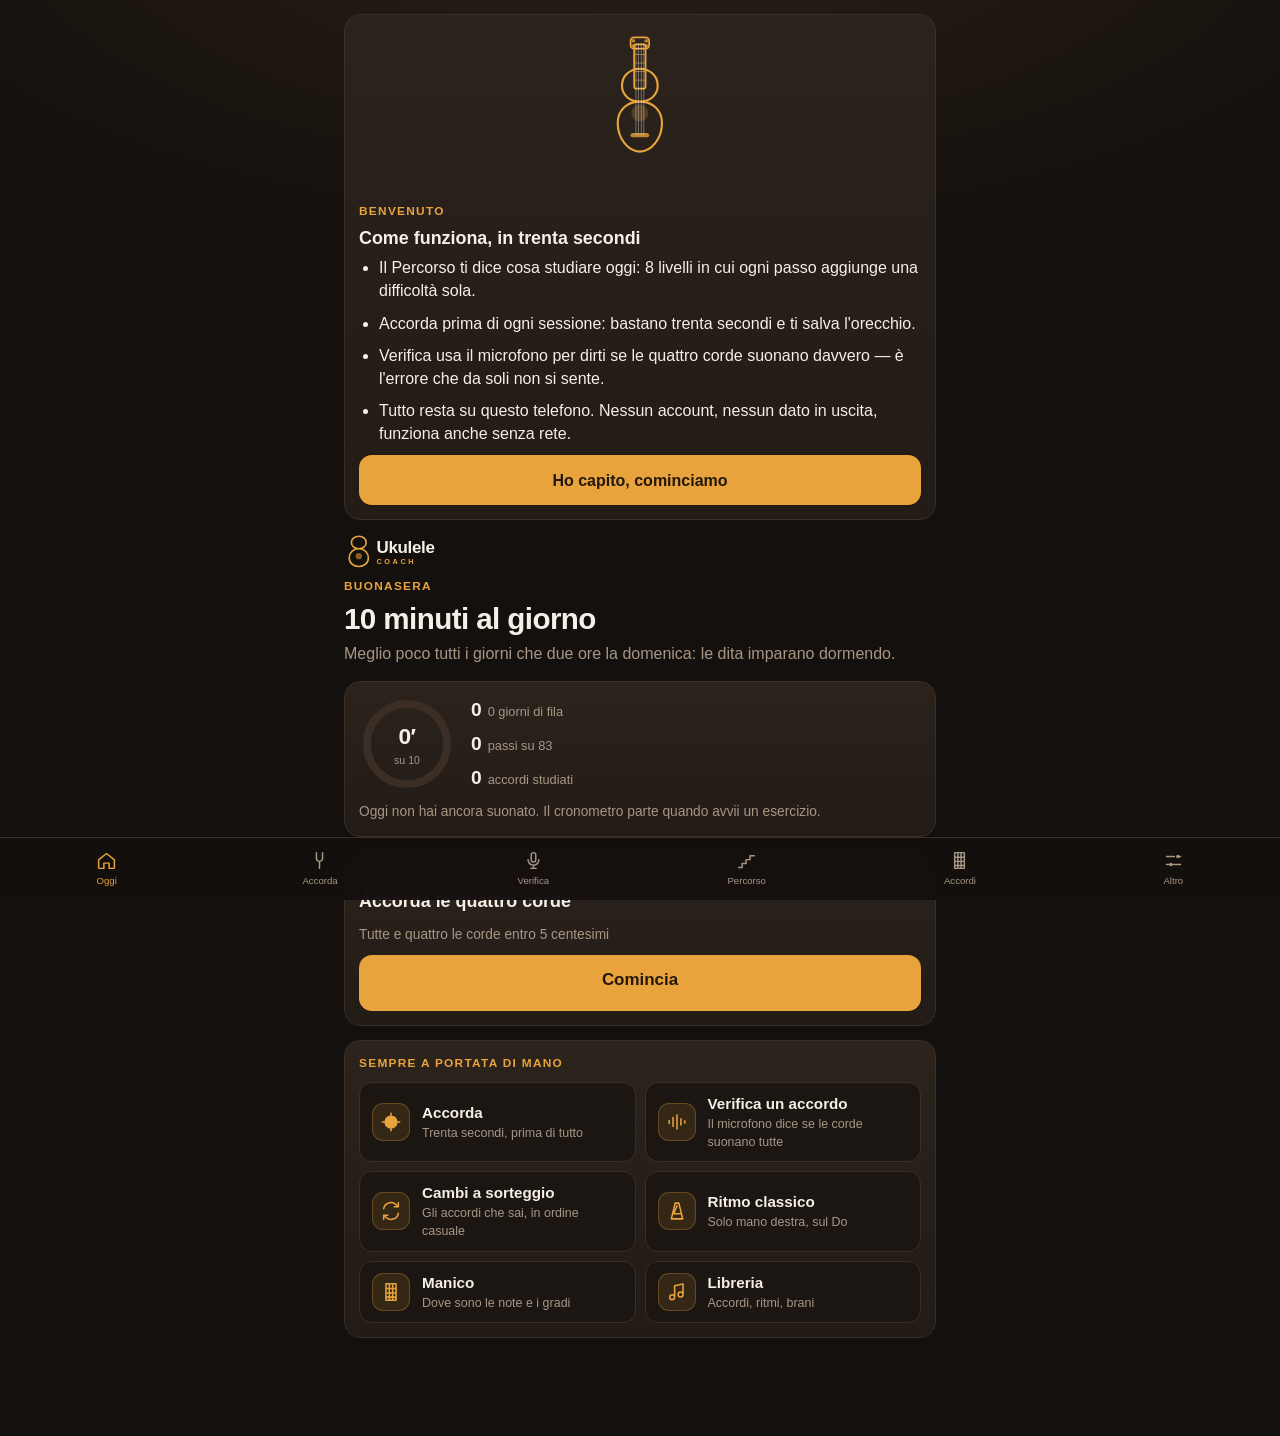
==== index.html @ 86b30834 "chore: base copiata da ukulele-coach (motore identico, dati ancora da riscrivere)" ====
<!doctype html>
<html lang="it">
<head>
<meta charset="utf-8">
<title>Ukulele Coach</title>
<meta name="viewport" content="width=device-width, initial-scale=1, viewport-fit=cover">
<meta name="description" content="Accordatore e percorso di studio per ukulele: accordi con diagrammi, cambi a tempo, ritmi di pennata. Funziona senza rete.">
<meta name="theme-color" content="#14100d">
<meta name="color-scheme" content="dark light">

<!-- iOS: senza queste l'app aggiunta alla Home si apre come una scheda di Safari -->
<meta name="mobile-web-app-capable" content="yes">
<meta name="apple-mobile-web-app-capable" content="yes">
<meta name="apple-mobile-web-app-status-bar-style" content="black-translucent">
<meta name="apple-mobile-web-app-title" content="Ukulele">
<meta name="format-detection" content="telephone=no">

<link rel="manifest" href="app.webmanifest">
<link rel="icon" href="icons/icon-192.png" sizes="192x192" type="image/png">
<link rel="apple-touch-icon" href="icons/icon-180.png">
<link rel="stylesheet" href="css/app.css">
</head>
<body data-vista="oggi">

<main id="contenuto" role="main"></main>

<nav id="tabbar" aria-label="Sezioni"></nav>

<noscript>
  <p style="padding:1.5rem;color:#f4ece4">
    Questa app ha bisogno di JavaScript: l'accordatore misura il suono del microfono
    direttamente nel telefono, non c'è un server che possa farlo al posto tuo.
  </p>
</noscript>

<script type="module" src="js/main.js"></script>

<script>
// Rete di sicurezza per gli aggiornamenti. NON è paranoia preventiva: è già successo.
//
// Dopo un rilascio, il telefono che ha l'app installata resta per un caricamento sotto il
// service worker VECCHIO. Quello serve dalla cache i moduli che conosce e va in rete per
// quelli nuovi: il risultato è un miscuglio di due versioni, un modulo che chiede un
// export che nell'altra non esiste, e una pagina BIANCA senza spiegazione.
//
// Questo script è inline dentro index.html, che per le navigazioni si prende sempre dalla
// rete: quindi è l'unico pezzo di codice garantito aggiornato, e può rimediare.
(function () {
  var CHIAVE = 'uke-riparazione';
  function riparaUnaVolta(motivo) {
    if (sessionStorage.getItem(CHIAVE)) return;      // una sola volta: mai un ciclo di ricariche
    sessionStorage.setItem(CHIAVE, motivo);
    var lavori = [];
    if (navigator.serviceWorker) {
      lavori.push(navigator.serviceWorker.getRegistrations()
        .then(function (l) { return Promise.all(l.map(function (r) { return r.unregister(); })); }));
    }
    if (window.caches) {
      lavori.push(caches.keys().then(function (n) { return Promise.all(n.map(function (k) { return caches.delete(k); })); }));
    }
    Promise.all(lavori).catch(function () {}).then(function () { location.reload(); });
  }

  window.addEventListener('error', function (e) {
    var m = String((e && e.message) || '');
    if (/module|import|export/i.test(m)) riparaUnaVolta('moduli incoerenti');
  });

  // Se dopo qualche secondo non è comparso niente, qualcosa è andato storto comunque.
  setTimeout(function () {
    var c = document.getElementById('contenuto');
    if (c && c.children.length === 0) riparaUnaVolta('pagina rimasta vuota');
  }, 4000);

  if (sessionStorage.getItem(CHIAVE)) {
    window.addEventListener('load', function () {
      var c = document.getElementById('contenuto');
      if (c && c.children.length) sessionStorage.removeItem(CHIAVE);
    });
  }
})();
</script>
</body>
</html>
---- css/app.css ----
/* Ukulele Coach — foglio di stile unico, nessun font esterno.
   Tema scuro caldo (l'ukulele è legno). Progettato sul 390×844 dell'iPhone 13 Pro:
   niente hover come unico segnale, bersagli tattili da 44 px, aree sicure rispettate. */

:root {
  --sfondo: #14100d;
  --sfondo2: #1b1612;
  --scheda: #221b16;
  --scheda2: #2b231c;
  --linea: #3a2e25;
  --testo: #f6efe7;
  --dim: #a89685;
  --ambra: #e8a33d;
  --ambra-scura: #8a5f1d;
  --verde: #6fcf97;
  --rosso: #e2725b;
  --turchese: #4fc3c7;
  /* Un colore per dito. Le tinte sono distanti sulla ruota (≈40°, 183°, 275°, 345°)
     perché due dita vicine di tinta si confondono proprio quando servono: mentre
     guardi la mano e sbirci lo schermo con la coda dell'occhio.
     Il numero resta SEMPRE dentro il pallino: il colore è un acceleratore, non
     l'unico portatore dell'informazione — chi non distingue le tinte non deve
     perdere niente. */
  --dito-1: #e8a33d;   /* indice   */
  --dito-2: #45c0c8;   /* medio    */
  --dito-3: #b48bd8;   /* anulare  */
  --dito-4: #e8798f;   /* mignolo  */
  --dito-p: #cbb69d;   /* pollice (mano destra, negli arpeggi) */
  --su-dito: #231a12;  /* il testo dentro il pallino */
  --raggio: 16px;
  --barra-h: 62px;
  --ui: -apple-system, BlinkMacSystemFont, 'Segoe UI', Roboto, Helvetica, Arial, sans-serif;
}

/* Tema chiaro: stessa gerarchia, non un semplice inverso. I contrasti sono ricalcolati
   perché l'ambra su fondo chiaro sparisce, e i diagrammi devono restare leggibili al sole. */
/* `color-scheme` decide come il sistema disegna caselle, menù e cursori. Restando su
   "dark" anche col tema chiaro, le caselle di spunta escono nere su fondo crema. */
:root[data-tema="scuro"] { color-scheme: dark; }
:root[data-tema="chiaro"] { color-scheme: light; }

:root[data-tema="chiaro"] {
  --sfondo: #f7f1e8;
  --sfondo2: #efe6d9;
  --scheda: #fffaf3;
  --scheda2: #fdf6ec;
  --linea: #ddcfbc;
  --testo: #2a2119;
  --dim: #7c6a58;
  --ambra: #b7761a;
  --ambra-scura: #d9a45c;
  --verde: #2f8a5b;
  --rosso: #bf4a34;
  --turchese: #1f8a90;
  /* Le stesse quattro tinte, scurite: su fondo crema quelle chiare sbiadiscono e il
     numero dentro il pallino smette di leggersi. */
  --dito-1: #c07f16;
  --dito-2: #1b929a;
  --dito-3: #8154bd;
  --dito-4: #ca4762;
  --dito-p: #9d8362;
  --su-dito: #fff8ec;
}

* { box-sizing: border-box; }

html, body {
  margin: 0;
  padding: 0;
  background: var(--sfondo);
  color: var(--testo);
  font-family: var(--ui);
  font-size: 16px;
  line-height: 1.45;
  -webkit-text-size-adjust: 100%;
  overscroll-behavior-y: none;
}

body {
  min-height: 100dvh;
  /* Sfumatura calda in alto: dà profondità senza immagini da scaricare. */
  background-image: radial-gradient(120% 70% at 50% -10%, #2a1f16 0%, var(--sfondo) 55%);
  background-attachment: fixed;
}
:root[data-tema="chiaro"] body {
  background-image: radial-gradient(120% 70% at 50% -10%, #fff8ec 0%, var(--sfondo) 60%);
}
:root[data-tema="chiaro"] #tabbar { background: rgba(247, 241, 232, .93); }
:root[data-tema="chiaro"] .d-capotasto,
:root[data-tema="chiaro"] .m-capotasto { fill: #6b5540; }
:root[data-tema="chiaro"] .d-tasto,
:root[data-tema="chiaro"] .m-tasto { stroke: #b7a189; }
:root[data-tema="chiaro"] .d-corda,
:root[data-tema="chiaro"] .m-corda { stroke: #8e7660; }
:root[data-tema="chiaro"] .d-dito,
:root[data-tema="chiaro"] .m-nota text { fill: #fff8ec; }
:root[data-tema="chiaro"] .d-vuota { stroke: #6b5540; }
:root[data-tema="chiaro"] .d-muta { stroke: #6b5540; }
:root[data-tema="chiaro"] .tn-tacche span,
:root[data-tema="chiaro"] .tn-verso { color: #9a8571; }
:root[data-tema="chiaro"] .bottone { color: #fff8ec; }
:root[data-tema="chiaro"] .chip.attiva,
:root[data-tema="chiaro"] .passo.corrente .passo-icona,
:root[data-tema="chiaro"] .es-mappa .bat.attiva,
:root[data-tema="chiaro"] .luce.accesa { color: #fff8ec; }
:root[data-tema="chiaro"] .es-mappa .bat.attiva small,
:root[data-tema="chiaro"] .es-mappa .bat.attiva strong { color: #fff8ec; }

#contenuto {
  max-width: 620px;
  margin: 0 auto;
  padding:
    calc(env(safe-area-inset-top) + 14px)
    calc(env(safe-area-inset-right) + 14px)
    calc(env(safe-area-inset-bottom) + var(--barra-h) + 22px)
    calc(env(safe-area-inset-left) + 14px);
}

h1 { font-size: 1.6rem; line-height: 1.15; margin: 0 0 6px; letter-spacing: -0.02em; }
h2 { font-size: 1.12rem; margin: 0 0 8px; }
h2.senza-margine { margin: 2px 0 4px; }
.piccolo-titolo { font-size: 0.95rem; margin: 14px 0 6px; color: var(--dim); font-weight: 600; }
p { margin: 0 0 10px; }
p:last-child { margin-bottom: 0; }
a { color: var(--ambra); text-decoration: none; }

.dim { color: var(--dim); }
.piccolo { font-size: 0.86rem; }
.blocco { display: block; }
.ok { color: var(--verde); }
.errore { color: var(--rosso); }
.nascosto { display: none !important; }

.occhiello {
  font-size: 0.74rem;
  text-transform: uppercase;
  letter-spacing: 0.11em;
  color: var(--ambra);
  margin: 0 0 6px;
  font-weight: 700;
}

.testa-pagina { margin: 4px 0 16px; }
.testa-riga { margin: 0 0 6px; }

.indietro {
  display: inline-flex;
  align-items: center;
  gap: 5px;
  min-height: 44px;
  color: var(--dim);
  font-size: 0.92rem;
}
.indietro span { font-size: 1.3rem; line-height: 1; }

/* ── schede ─────────────────────────────────────────────────────────────── */

.scheda {
  background: linear-gradient(180deg, var(--scheda2), var(--scheda));
  border: 1px solid var(--linea);
  border-radius: var(--raggio);
  padding: 14px;
  margin: 0 0 14px;
}
.scheda > * + * { margin-top: 10px; }

.riga-tra { display: flex; justify-content: space-between; align-items: baseline; gap: 10px; }
.riga-campi { display: flex; gap: 10px; }
.riga-campi > * { flex: 1; }

/* ── comandi ────────────────────────────────────────────────────────────── */

.bottone {
  display: block;
  width: 100%;
  min-height: 50px;
  padding: 13px 16px;
  border: 0;
  border-radius: 13px;
  background: var(--ambra);
  color: #23180a;
  font: inherit;
  font-weight: 700;
  text-align: center;
  cursor: pointer;
  -webkit-tap-highlight-color: transparent;
}
.bottone.grande { min-height: 56px; font-size: 1.06rem; }
.bottone.sottile {
  background: transparent;
  color: var(--testo);
  border: 1px solid var(--linea);
  font-weight: 600;
}
.bottone.pericolo { background: transparent; color: var(--rosso); border: 1px solid var(--rosso); }
.bottone:disabled { opacity: 0.45; }
.bottone:active { transform: scale(0.985); }
.bottone.giusta { border-color: var(--verde); color: var(--verde); }
.bottone.sbagliata { border-color: var(--rosso); color: var(--rosso); }

.campo {
  width: 100%;
  min-height: 46px;
  padding: 11px 12px;
  border-radius: 11px;
  border: 1px solid var(--linea);
  background: var(--sfondo2);
  color: var(--testo);
  font: inherit;
  font-size: 16px;         /* sotto i 16px iOS zooma da solo al focus */
}
select.campo { appearance: none; background-image: none; }

.opzione {
  display: flex;
  align-items: center;
  gap: 10px;
  min-height: 44px;
  font-size: 0.92rem;
  color: var(--dim);
}
.opzione input { width: 22px; height: 22px; accent-color: var(--ambra); }

.cursore { width: 100%; height: 44px; accent-color: var(--ambra); background: transparent; }

.barra {
  height: 8px;
  background: var(--sfondo2);
  border-radius: 99px;
  overflow: hidden;
  border: 1px solid var(--linea);
}
.barra > span { display: block; height: 100%; background: linear-gradient(90deg, var(--ambra-scura), var(--ambra)); transition: width 0.25s; }

.avviso {
  border-radius: 11px;
  padding: 11px 12px;
  font-size: 0.88rem;
  border: 1px solid var(--linea);
  background: var(--sfondo2);
}
.avviso.errore { border-color: var(--rosso); color: #ffd7cf; }
.avviso.attenzione { border-color: var(--ambra-scura); color: #ffe6bd; }
.avviso.neutro { color: var(--dim); }

.consiglio {
  border-left: 3px solid var(--ambra);
  padding: 2px 0 2px 12px;
  color: #f0e2cd;
  font-size: 0.94rem;
}

.elenco { margin: 0; padding-left: 20px; }
.elenco li { margin-bottom: 9px; }
.elenco-magro { list-style: none; margin: 0; padding: 0; }
.elenco-magro li { border-top: 1px solid var(--linea); }
.elenco-magro li:first-child { border-top: 0; }
.elenco-magro a { display: block; padding: 11px 0; min-height: 44px; }

/* ── barra delle sezioni ────────────────────────────────────────────────── */

#tabbar {
  position: fixed;
  left: 0; right: 0; bottom: 0;
  display: flex;
  background: rgba(20, 16, 13, 0.93);
  backdrop-filter: blur(14px);
  -webkit-backdrop-filter: blur(14px);
  border-top: 1px solid var(--linea);
  padding-bottom: env(safe-area-inset-bottom);
  z-index: 20;
}
.tab {
  flex: 1;
  min-height: var(--barra-h);
  display: flex;
  flex-direction: column;
  align-items: center;
  justify-content: center;
  gap: 3px;
  color: var(--dim);
  font-size: 0.6rem;          /* sei sezioni su 375 px: 62 px a testa, l'etichetta deve starci */
  letter-spacing: 0;
  text-align: center;
  -webkit-tap-highlight-color: transparent;
}
.tab svg { width: 21px; height: 21px; fill: none; stroke: currentColor; stroke-width: 1.7; stroke-linecap: round; stroke-linejoin: round; }
.tab.attivo { color: var(--ambra); }

/* ── diagramma accordo ──────────────────────────────────────────────────── */

.diagramma { width: 100%; height: auto; display: block; }
.d-capotasto { fill: #e9dcc9; }
.d-tasto { stroke: #6d5945; stroke-width: 1.6; }
.d-corda { stroke: #8d7862; stroke-width: 1.5; }
.d-punto { fill: var(--ambra); }
.d-barre { fill: var(--ambra); opacity: 0.92; }
.d-dito { fill: var(--su-dito); font: 700 11px var(--ui); text-anchor: middle; }

/* Il colore compare SOLO dove si mostrano anche i numeri delle dita. Nelle miniature
   degli elenchi i numeri non ci sono, e ottantacinque accordi a quattro colori
   diventerebbero coriandoli: lì il pallino resta ambra. */
.d-punto.dito-1, .d-barre.dito-1 { fill: var(--dito-1); }
.d-punto.dito-2, .d-barre.dito-2 { fill: var(--dito-2); }
.d-punto.dito-3, .d-barre.dito-3 { fill: var(--dito-3); }
.d-punto.dito-4, .d-barre.dito-4 { fill: var(--dito-4); }

.legenda-dita { display: flex; flex-wrap: wrap; gap: 7px; }
.tacca-dito {
  display: inline-flex;
  align-items: center;
  gap: 6px;
  font-size: .76rem;
  color: var(--dim);
  border: 1px solid var(--linea);
  border-radius: 99px;
  padding: 3px 10px 3px 4px;
}
.tacca-dito i {
  width: 20px;
  height: 20px;
  border-radius: 50%;
  display: inline-flex;
  align-items: center;
  justify-content: center;
  font-style: normal;
  font-weight: 800;
  font-size: .72rem;
  color: var(--su-dito);
}
.tacca-dito.d1 i { background: var(--dito-1); }
.tacca-dito.d2 i { background: var(--dito-2); }
.tacca-dito.d3 i { background: var(--dito-3); }
.tacca-dito.d4 i { background: var(--dito-4); }
.tacca-dito.dp i { background: var(--dito-p); }

/* Le stesse tinte per la mano destra negli arpeggi: stesso dito, stesso colore.
   i = indice come il dito 1, m = medio come il 2, a = anulare come il 3. */
.cella.s-dito .cella-freccia.dito-p { color: var(--dito-p); }
.cella.s-dito .cella-freccia.dito-i { color: var(--dito-1); }
.cella.s-dito .cella-freccia.dito-m { color: var(--dito-2); }
.cella.s-dito .cella-freccia.dito-a { color: var(--dito-3); }
.cella.s-dito .cella-freccia.dito-misto {
  background: linear-gradient(90deg, var(--dito-p), var(--dito-3));
  -webkit-background-clip: text;
  background-clip: text;
  color: transparent;
}

.nc .nc-dito { font-weight: 700; }
.nc .nc-dito.dito-1 { color: var(--dito-1); }
.nc .nc-dito.dito-2 { color: var(--dito-2); }
.nc .nc-dito.dito-3 { color: var(--dito-3); }
.nc .nc-dito.dito-4 { color: var(--dito-4); }
.d-vuota { fill: none; stroke: #cbb69d; stroke-width: 1.8; }
.d-muta { stroke: #9a8875; stroke-width: 2; stroke-linecap: round; }
.d-corda-nome { fill: var(--dim); font: 600 10px var(--ui); text-anchor: middle; }
.d-posizione { fill: var(--ambra); font: 700 11px var(--ui); }

.scheda-accordo { text-align: center; }
.sa-nome { font-weight: 800; font-size: 1.05rem; margin-bottom: 4px; }
.sa-sub { color: var(--dim); font-size: 0.74rem; margin-top: 2px; }

.accordo-grande { max-width: 210px; margin: 0 auto; }

.note-corde { display: grid; grid-template-columns: repeat(4, 1fr); gap: 8px; }
.nc {
  background: var(--sfondo2);
  border: 1px solid var(--linea);
  border-radius: 10px;
  padding: 8px 4px;
  text-align: center;
  font-size: 0.76rem;
}
.nc small { display: block; color: var(--ambra); font-weight: 700; font-size: 0.86rem; }
.nc strong { display: block; font-size: 0.74rem; font-weight: 600; }
/* Ogni informazione sulla sua riga: da inline la nota e il dito si attaccavano e
   uscivano parole come "Solanulare". */
.nc span { display: block; line-height: 1.35; }

/* ── griglia libreria ───────────────────────────────────────────────────── */

.chips { display: flex; flex-wrap: wrap; gap: 7px; }
.chip {
  border: 1px solid var(--linea);
  background: var(--sfondo2);
  color: var(--dim);
  border-radius: 99px;
  padding: 9px 13px;
  min-height: 40px;
  font: inherit;
  font-size: 0.82rem;
  cursor: pointer;
  -webkit-tap-highlight-color: transparent;
}
.chip.attiva { background: var(--ambra); color: #23180a; border-color: var(--ambra); font-weight: 700; }

.griglia-accordi {
  display: grid;
  grid-template-columns: repeat(auto-fill, minmax(104px, 1fr));
  gap: 10px;
  margin-bottom: 14px;
}
.cella-accordo {
  background: var(--scheda);
  border: 1px solid var(--linea);
  border-radius: 13px;
  padding: 9px 7px;
  color: var(--testo);
  text-align: center;
}
.ca-nome { display: flex; align-items: center; justify-content: center; gap: 5px; }
.ca-nome strong { font-size: 1rem; }
.punti { color: var(--ambra-scura); font-size: 0.6rem; letter-spacing: 1px; }
.cella-accordo small { display: block; margin-top: 3px; font-size: 0.66rem; }

.fila-accordi { display: flex; gap: 10px; overflow-x: auto; padding-bottom: 4px; -webkit-overflow-scrolling: touch; }
.mini { flex: 0 0 84px; text-align: center; color: var(--testo); }
.mini strong { font-size: 0.86rem; }

.ritmo-inline { display: block; color: var(--ambra); letter-spacing: 3px; font-size: 0.95rem; }

/* ── oggi ───────────────────────────────────────────────────────────────── */

.oggi-riga { display: flex; align-items: center; gap: 16px; }
.anello-box { flex: 0 0 96px; }
.anello-wrap { position: relative; width: 96px; height: 96px; }
.anello { width: 96px; height: 96px; transform: rotate(-90deg); }
.an-sfondo { fill: none; stroke: var(--linea); stroke-width: 9; }
.an-arco { fill: none; stroke: var(--ambra); stroke-width: 9; stroke-linecap: round; transition: stroke-dashoffset 0.4s; }
.anello-testo {
  position: absolute;
  inset: 0;
  display: flex;
  flex-direction: column;
  align-items: center;
  justify-content: center;
}
.anello-testo strong { font-size: 1.42rem; letter-spacing: -0.02em; }
.anello-testo small { color: var(--dim); font-size: 0.66rem; }

.oggi-numeri { display: grid; gap: 6px; flex: 1; }
.oggi-numeri strong { font-size: 1.2rem; margin-right: 6px; }
.oggi-numeri small { color: var(--dim); font-size: 0.8rem; }

.griglia-scorciatoie { display: grid; gap: 9px; }
.scorciatoia {
  display: flex;
  align-items: center;
  gap: 12px;
  min-height: 56px;
  padding: 10px 12px;
  border: 1px solid var(--linea);
  border-radius: 13px;
  background: var(--sfondo2);
  color: var(--testo);
}
.sc-emoji { font-size: 1.4rem; }
.scorciatoia strong { display: block; font-size: 0.95rem; }
.scorciatoia small { display: block; font-size: 0.78rem; }

/* ── percorso ───────────────────────────────────────────────────────────── */

.livello {
  background: var(--scheda);
  border: 1px solid var(--linea);
  border-radius: var(--raggio);
  margin-bottom: 12px;
  overflow: hidden;
}
.livello > summary {
  padding: 13px 14px;
  cursor: pointer;
  list-style: none;
  min-height: 56px;
}
.livello > summary::-webkit-details-marker { display: none; }
.liv-testa { display: flex; justify-content: space-between; align-items: flex-start; gap: 10px; margin-bottom: 9px; }
.liv-testa strong { font-size: 0.99rem; }
.liv-conta {
  flex: 0 0 auto;
  background: var(--sfondo2);
  border: 1px solid var(--linea);
  border-radius: 99px;
  padding: 3px 9px;
  font-size: 0.78rem;
  color: var(--dim);
}
.liv-conta.ok { color: var(--verde); border-color: var(--verde); }

.passi { list-style: none; margin: 0; padding: 0 14px 8px; }
.passo { border-top: 1px solid var(--linea); }
.passo a { display: flex; align-items: center; gap: 11px; padding: 11px 0; min-height: 54px; color: var(--testo); }
.passo-icona {
  flex: 0 0 30px;
  height: 30px;
  border-radius: 9px;
  background: var(--sfondo2);
  border: 1px solid var(--linea);
  display: flex;
  align-items: center;
  justify-content: center;
  font-size: 0.95rem;
}
.passo.fatto .passo-icona { color: var(--verde); border-color: var(--verde); }
.passo.fatto .passo-testo strong { color: var(--dim); }
.passo.corrente .passo-icona { background: var(--ambra); border-color: var(--ambra); }
.passo-testo { flex: 1; min-width: 0; }
.passo-testo strong { display: block; font-size: 0.94rem; }
.passo-testo small { display: block; font-size: 0.76rem; }
.passo-freccia { color: var(--dim); font-size: 1.3rem; }

/* ── esercizio ──────────────────────────────────────────────────────────── */

.es-palco { display: grid; gap: 12px; }
.es-palco.duetto, .es-duo { grid-template-columns: 1.35fr 1fr; align-items: start; gap: 12px; display: grid; }
.es-accordo { position: relative; }
.es-accordo.prossimo { opacity: 0.5; }
.es-etichetta {
  display: block;
  font-size: 0.66rem;
  text-transform: uppercase;
  letter-spacing: 0.1em;
  color: var(--dim);
  margin-bottom: 3px;
  text-align: center;
}
.es-palco.ritmo { grid-template-columns: 110px 1fr; align-items: center; }
.es-vuote {
  border: 1px dashed var(--linea);
  border-radius: 12px;
  padding: 22px 8px;
  text-align: center;
  color: var(--dim);
  font-size: 0.82rem;
}

.es-griglia { display: grid; grid-auto-flow: column; gap: 5px; }
.cella {
  border: 1px solid var(--linea);
  border-radius: 9px;
  background: var(--sfondo2);
  padding: 8px 2px 5px;
  text-align: center;
}
.cella-freccia { display: block; font-size: 1.2rem; line-height: 1; color: var(--ambra); }
.cella-conto { display: block; font-size: 0.66rem; color: var(--dim); margin-top: 3px; }
.cella.s-pausa .cella-freccia { color: var(--linea); }
.cella.s-chunk .cella-freccia { color: var(--rosso); }
.cella.s-su .cella-freccia { color: var(--turchese); }

.es-battiti { display: flex; gap: 5px; margin-top: 12px; }
.luce {
  flex: 1;
  height: 30px;
  border-radius: 8px;
  background: var(--sfondo2);
  border: 1px solid var(--linea);
  display: flex;
  align-items: center;
  justify-content: center;
  font-size: 0.68rem;
  color: var(--dim);
}
.luce.forte { border-color: #4b3b2c; }
.luce.accesa { background: var(--ambra); color: #23180a; border-color: var(--ambra); font-weight: 700; }

.es-riga-conta { display: flex; justify-content: space-between; align-items: baseline; }
.es-conta { font-size: 1.5rem; font-weight: 800; letter-spacing: -0.02em; }
.es-bpm { color: var(--ambra); font-size: 1.05rem; }
.es-comandi { margin-top: 4px; }
.es-giudizio p { font-size: 0.9rem; color: var(--dim); }
.es-scelte { display: grid; grid-template-columns: repeat(auto-fit, minmax(96px, 1fr)); gap: 8px; }
.es-scelte .bottone { width: auto; }

.es-mappa {
  display: flex;
  gap: 6px;
  overflow-x: auto;
  padding: 4px 0 8px;
  -webkit-overflow-scrolling: touch;
  scroll-snap-type: x proximity;
}
.es-mappa .bat {
  flex: 0 0 62px;
  scroll-snap-align: center;
  border: 1px solid var(--linea);
  border-radius: 10px;
  background: var(--sfondo2);
  padding: 7px 3px;
  text-align: center;
}
.es-mappa .bat small { display: block; font-size: 0.6rem; color: var(--dim); }
.es-mappa .bat strong { font-size: 0.92rem; }
.es-mappa .bat.attiva { background: var(--ambra); border-color: var(--ambra); }
.es-mappa .bat.attiva small, .es-mappa .bat.attiva strong { color: #23180a; }
.es-mappa.statica, .es-griglia.statica { opacity: 0.92; }

.anteprima-accordi { display: flex; gap: 12px; justify-content: center; flex-wrap: wrap; }
.ap { flex: 0 0 96px; text-align: center; }
.ap strong { display: block; font-size: 0.92rem; margin-bottom: 3px; }

.contatore {
  text-align: center;
  font-size: 2rem;
  font-weight: 800;
  letter-spacing: -0.02em;
}
.contatore.ok { color: var(--verde); }

.quiz-opzioni { display: grid; gap: 8px; }

/* ── accordatore ────────────────────────────────────────────────────────── */

.tn-misuratore { text-align: center; }
/* Grande davvero: l'accordatore si guarda da mezzo metro, con lo strumento in mano
   e le dita occupate. Se devi avvicinare la faccia allo schermo, non serve a niente. */
.tn-nota { font-size: 4.6rem; font-weight: 800; line-height: 1; letter-spacing: -0.035em; }
.tn-nota-it { color: var(--dim); font-size: 0.86rem; margin-top: 6px; min-height: 1.2em; }
.tn-hz, .tn-cent { color: var(--dim); font-size: 0.84rem; font-variant-numeric: tabular-nums; }
.tn-riga { display: flex; justify-content: space-between; margin-top: 8px; }

.tn-quadrante {
  position: relative;
  height: 108px;
  margin: 18px 0 6px;
  border-radius: 12px;
  background: var(--sfondo2);
  border: 1px solid var(--linea);
  overflow: hidden;
}
.tn-zona {
  position: absolute;
  left: 50%;
  transform: translateX(-50%);
  top: 0; bottom: 0;
  width: 9.6%;                      /* ±5 centesimi su una scala ±50 */
  background: rgba(111, 207, 151, 0.14);
  border-left: 1px solid rgba(111, 207, 151, 0.35);
  border-right: 1px solid rgba(111, 207, 151, 0.35);
}
.tn-tacche { position: absolute; inset: auto 6px 5px; display: flex; justify-content: space-between; }
.tn-tacche span { font-size: 0.6rem; color: #6b5947; }
.tn-lancetta {
  position: absolute;
  top: 8px; bottom: 20px;
  left: 50%;
  width: 4px;
  margin-left: -2px;
  border-radius: 3px;
  background: var(--ambra);
  box-shadow: 0 0 14px rgba(232, 163, 61, 0.5);
}
.tn-lancetta.fuori { background: var(--rosso); box-shadow: none; }
.tn-quadrante.ok { border-color: var(--verde); background: rgba(111, 207, 151, 0.08); }
.tn-quadrante.ok .tn-lancetta { background: var(--verde); box-shadow: 0 0 18px rgba(111, 207, 151, 0.55); }

/* L'istruzione grande. Mentre accordi guardi le mani: quello che deve arrivare
   con la coda dell'occhio è una parola e un colore, non una freccina. */
.tn-azione {
  font-size: 2.1rem;
  font-weight: 800;
  letter-spacing: .06em;
  line-height: 1.1;
  min-height: 1.15em;
  margin: 10px 0 2px;
}
/* A riposo l'istruzione non c'è: se tenesse lo spazio, sotto il quadrante resterebbe
   un buco di quaranta pixel che sembra un pezzo mancante. */
.tn-azione:empty { min-height: 0; margin: 0; }
.tn-azione.tira { color: var(--turchese); }
.tn-azione.allenta { color: var(--ambra); }
.tn-azione.quasi { opacity: .78; font-size: 1.7rem; }
.tn-azione.ok { color: var(--verde); }

.tn-verso { display: flex; justify-content: space-between; font-size: 0.86rem; color: #7b6752; }
.tn-freccia.acceso { color: var(--testo); font-weight: 700; }

.tn-quadrante.vicino { border-color: var(--ambra); }
.tn-quadrante.lontano { border-color: var(--rosso); }
.tn-quadrante.lontano .tn-lancetta { background: var(--rosso); box-shadow: none; }

/* Tenuta: la misura è ferma, e si vede che è ferma. Dare per viva una lettura di
   tre secondi fa è peggio che non darla. */
.tn-misuratore.tenuta .tn-nota,
.tn-misuratore.tenuta .tn-azione,
.tn-misuratore.tenuta .tn-quadrante { opacity: .52; }
.tn-misuratore.tenuta .tn-nota-it { color: var(--ambra); }

.tn-modo {
  font-size: .8rem;
  color: var(--dim);
  margin-top: 12px;
  padding: 8px 11px;
  border-radius: 10px;
  border: 1px dashed var(--linea);
}
.tn-modo.manuale { color: var(--ambra); border-color: var(--ambra); border-style: solid; }

.tn-corde { display: grid; grid-template-columns: repeat(4, 1fr); gap: 8px; margin-top: 10px; }
.tn-corda {
  border-radius: 12px;
  border: 1px solid var(--linea);
  background: var(--sfondo2);
  color: var(--testo);
  overflow: hidden;
  display: flex;
  flex-direction: column;
}
.tn-corda-scegli {
  flex: 1;
  min-height: 68px;
  border: 0;
  background: transparent;
  color: inherit;
  font: inherit;
  display: flex;
  flex-direction: column;
  align-items: center;
  justify-content: center;
  gap: 1px;
  cursor: pointer;
  -webkit-tap-highlight-color: transparent;
}
.tn-corda-suona {
  min-height: 34px;
  border: 0;
  border-top: 1px solid var(--linea);
  background: rgba(232, 163, 61, .1);
  color: var(--ambra);
  font: inherit;
  font-size: 1rem;
  cursor: pointer;
  -webkit-tap-highlight-color: transparent;
}
.tn-corda-suona:active { background: rgba(232, 163, 61, .28); }
.tn-corda strong { font-size: 1.14rem; }
.tn-corda small { color: var(--dim); font-size: 0.64rem; }
.tn-spunta { color: var(--verde); font-size: 0.86rem; min-height: 1em; }
.tn-corda.scelta {
  border-color: var(--ambra);
  box-shadow: 0 0 0 2px var(--ambra);
  background: rgba(232, 163, 61, .12);
}
.tn-corda.ok { border-color: var(--verde); background: rgba(111, 207, 151, 0.09); }
/* Già accordata in questa sessione, ma adesso è scesa: non è come non averla mai fatta. */
.tn-corda.gia { border-color: rgba(111, 207, 151, .4); }
.tn-corda.gia .tn-spunta { color: rgba(111, 207, 151, .55); }

/* ── frecce avanti/indietro ─────────────────────────────────────────────── */

.frecce {
  display: flex;
  align-items: stretch;
  gap: 8px;
  margin: 0 0 12px;
}
.freccia {
  flex: 1;
  min-height: 48px;
  display: flex;
  align-items: center;
  gap: 7px;
  padding: 6px 12px;
  border: 1px solid var(--linea);
  border-radius: 12px;
  background: var(--sfondo2);
  color: var(--testo);
  font-size: .84rem;
  min-width: 0;
  -webkit-tap-highlight-color: transparent;
}
/* Il segno sta sempre dalla parte in cui si va: a sinistra per il precedente,
   a destra per il successivo. Al centro sarebbe una freccia che indica sé stessa. */
.freccia:last-child { flex-direction: row-reverse; justify-content: flex-start; text-align: right; }
.freccia:active { background: var(--scheda2); }
.freccia.vuota { border-color: transparent; background: transparent; }
.fr-segno { color: var(--ambra); font-size: 1.35rem; line-height: 1; flex: 0 0 auto; }
.fr-nome { overflow: hidden; text-overflow: ellipsis; white-space: nowrap; }
.fr-contesto {
  flex: 0 0 auto;
  align-self: center;
  font-size: .72rem;
  color: var(--dim);
  font-variant-numeric: tabular-nums;
}
.tn-corda.ok.scelta { box-shadow: 0 0 0 2px var(--ambra); }

/* Mentre l'app suona la nota giusta non sta misurando: si vede che è in pausa. */
.tn-misuratore.riferimento .tn-quadrante,
.tn-misuratore.riferimento .tn-azione { opacity: .3; }
.tn-misuratore.riferimento .tn-nota-it { color: var(--turchese); }

/* ── ascolto dell'accordo ───────────────────────────────────────────────── */

.note-corde.ascolto .nc { transition: background .18s, border-color .18s; }
.nc.stato-ok { border-color: var(--verde); background: rgba(111, 207, 151, .12); }
.nc.stato-no { border-color: var(--rosso); background: rgba(226, 114, 91, .12); }
.nc.non-giudicabile { opacity: .5; }
.nc-esito { font-size: 1.1rem !important; }
.nc.stato-ok .nc-esito { color: var(--verde); }
.nc.stato-no .nc-esito { color: var(--rosso); }

.verdetto { font-size: .95rem; min-height: 2.6em; }
.verdetto.ok { color: var(--verde); }
.verdetto.errore { color: #ffcabf; }

.barra-livello {
  height: 6px;
  border-radius: 99px;
  background: var(--sfondo2);
  border: 1px solid var(--linea);
  overflow: hidden;
}
.barra-livello > span { display: block; height: 100%; width: 0; background: var(--turchese); transition: width .06s linear; }

.classifica { display: grid; gap: 8px; }
.cl-riga {
  display: grid;
  grid-template-columns: 62px 1fr 38px 56px;
  align-items: center;
  gap: 8px;
  padding: 6px 8px;
  border: 1px solid var(--linea);
  border-radius: 11px;
  background: var(--sfondo2);
}
.cl-riga.primo { border-color: var(--ambra); }
.cl-riga strong { font-size: 1rem; }
.cl-barra { height: 8px; border-radius: 99px; background: var(--sfondo); overflow: hidden; }
.cl-barra > span { display: block; height: 100%; background: var(--ambra); }
.cl-riga .diagramma { width: 56px; }

.chroma { display: flex; align-items: flex-end; gap: 3px; height: 78px; margin-top: 10px; }
.ch-col { flex: 1; display: flex; flex-direction: column; justify-content: flex-end; align-items: center; height: 100%; }
.ch-barra { display: block; width: 100%; background: var(--turchese); border-radius: 3px 3px 0 0; min-height: 2px; }
.ch-col small { font-size: .56rem; color: var(--dim); margin-top: 3px; }

.rivelato { margin-top: 10px; }
.accordo-medio { max-width: 150px; margin: 0 auto 8px; }

/* ── manico ─────────────────────────────────────────────────────────────── */

.manico-box { overflow-x: auto; -webkit-overflow-scrolling: touch; padding-bottom: 6px; }
.manico { width: 100%; height: auto; display: block; }
.m-capotasto { fill: #e9dcc9; }
.m-tasto { stroke: #6d5945; stroke-width: 1.4; }
.m-corda { stroke: #8d7862; stroke-width: 1.2; }
.m-segno { fill: #4b3b2c; }
.m-etichetta { fill: var(--ambra); font: 700 12px var(--ui); text-anchor: middle; }
.m-numero { fill: var(--dim); font: 500 9px var(--ui); text-anchor: middle; }
.m-nota circle { fill: var(--ambra-scura); }
.m-nota text { fill: #2a1c08; font: 700 10px var(--ui); text-anchor: middle; }
.m-nota.radice circle { fill: var(--ambra); }

.fila-gradi { display: flex; gap: 7px; overflow-x: auto; padding-bottom: 4px; }
.grado {
  flex: 0 0 auto;
  min-width: 58px;
  text-align: center;
  padding: 7px 8px;
  border: 1px solid var(--linea);
  border-radius: 10px;
  background: var(--sfondo2);
  color: var(--testo);
}
.grado small { display: block; color: var(--ambra); font-size: .68rem; font-weight: 700; }
.grado.assente { opacity: .45; }
.bottone-grado { font: inherit; cursor: pointer; min-height: 56px; -webkit-tap-highlight-color: transparent; }
.bottone-grado:active { transform: scale(.96); }
.bottone-grado:disabled { cursor: default; }
.bat.cliccabile { cursor: pointer; }
.bat.cliccabile:active { opacity: .5; }
.mini.posizione { flex: 0 0 104px; }
.mini.posizione strong { font-size: .72rem; color: var(--ambra); display: block; }
.mini.posizione small { display: block; font-size: .62rem; }

/* ── esercizio: aggiunte ────────────────────────────────────────────────── */

.es-opzioni { display: grid; gap: 2px; }
.es-duetto-bottoni { display: grid; grid-template-columns: 2fr 1fr; gap: 8px; align-items: stretch; }
.es-duetto-bottoni .bottone { margin: 0; }
.bottone.stretto { width: auto; min-width: 62px; padding: 10px 14px; min-height: 44px; }
.cella-corde { display: block; font-size: .58rem; color: var(--turchese); margin-top: 1px; }
.cella.s-dito .cella-freccia { color: var(--turchese); font-size: 1rem; font-weight: 800; }
.es-palco.ritmo.arpeggio { grid-template-columns: 96px 1fr; }
.es-mancante { text-align: center; font-size: 1.3rem; font-weight: 800; padding: 22px 0; }

/* ── statistiche ────────────────────────────────────────────────────────── */

.grafico { display: flex; align-items: flex-end; gap: 4px; height: 74px; }
.gr-col { flex: 1; display: flex; flex-direction: column; justify-content: flex-end; align-items: center; height: 100%; gap: 3px; }
.gr-barra { display: block; width: 100%; border-radius: 3px 3px 0 0; background: var(--ambra-scura); min-height: 2px; }
.gr-col.oggi .gr-barra { background: var(--ambra); }
.gr-col small { font-size: .55rem; color: var(--dim); }

/* ── icone: un set solo, un tratto solo ─────────────────────────────────── */

.icona {
  width: 22px;
  height: 22px;
  flex: 0 0 auto;
  fill: none;
  stroke: currentColor;
  stroke-width: 1.7;
  stroke-linecap: round;
  stroke-linejoin: round;
}
.icona .piena { fill: currentColor; stroke: none; }

.sc-icona {
  flex: 0 0 38px;
  height: 38px;
  border-radius: 11px;
  background: rgba(232, 163, 61, .12);
  border: 1px solid rgba(232, 163, 61, .28);
  color: var(--ambra);
  display: flex;
  align-items: center;
  justify-content: center;
}
.passo-icona .icona { width: 17px; height: 17px; }
.passo.fatto .passo-icona .icona { stroke-width: 2.2; }
.bottone .icona { width: 19px; height: 19px; vertical-align: -4px; margin-right: 7px; }

/* ── menù a tendina: devono sembrare menù ───────────────────────────────── */

select.campo {
  padding-right: 38px;
  /* La freccia è disegnata qui perché `appearance: none` toglie anche quella del sistema:
     un menù che sembra una casella di testo non si tocca, e resta lì a fare niente. */
  background-image: linear-gradient(45deg, transparent 50%, currentColor 50%),
                    linear-gradient(135deg, currentColor 50%, transparent 50%);
  background-position: calc(100% - 20px) calc(50% + 2px), calc(100% - 14px) calc(50% + 2px);
  background-size: 6px 6px, 6px 6px;
  background-repeat: no-repeat;
}

/* ── esercizio: i diagrammi non devono mangiarsi lo schermo ─────────────── */

.es-accordo .scheda-accordo { max-width: 138px; margin: 0 auto; }
.es-palco.duetto .es-accordo.prossimo .scheda-accordo { max-width: 108px; }
.es-palco.ritmo .scheda-accordo { max-width: 104px; }
.es-duo .es-accordo .scheda-accordo { max-width: 124px; }

.tag-variante {
  font-size: .58rem;
  text-transform: uppercase;
  letter-spacing: .06em;
  padding: 2px 5px;
  border-radius: 5px;
  background: rgba(232, 163, 61, .16);
  color: var(--ambra);
  font-weight: 700;
}

/* ── accordatore: è una schermata sola, deve riempirla ──────────────────── */

body[data-vista="accorda"] .tn-misuratore { padding: 8px 0 4px; }
.tn-nota.vuota { font-size: 1.9rem; color: var(--dim); font-weight: 700; letter-spacing: -0.01em; }
.tn-quadrante.spento { opacity: .55; }
.tn-quadrante.spento .tn-lancetta { background: #6b5947; box-shadow: none; }
.tn-zero {
  position: absolute;
  top: 6px;
  bottom: 18px;
  left: 50%;
  width: 1px;
  margin-left: -0.5px;
  background: rgba(246, 239, 231, .28);
}

/* ── ascolto vivo: la spia del tempo ────────────────────────────────────── */

.spia-tempo {
  margin-top: 12px;
  padding: 10px 12px;
  border-radius: 12px;
  border: 1px solid var(--linea);
  background: var(--sfondo2);
  display: flex;
  align-items: baseline;
  gap: 10px;
  min-height: 48px;
}
.spia-scarto { font-size: 1.3rem; font-weight: 800; font-variant-numeric: tabular-nums; min-width: 76px; }
.spia-parola { font-size: .82rem; color: var(--dim); flex: 1; }
.spia-accordo { font-size: 1.1rem; font-weight: 800; min-width: 1em; text-align: right; }
.spia-accordo.ok { color: var(--verde); }
.spia-accordo.no { color: var(--rosso); }
.spia-tempo.preciso { border-color: var(--verde); }
.spia-tempo.preciso .spia-scarto { color: var(--verde); }
.spia-tempo.quasi { border-color: var(--ambra); }
.spia-tempo.quasi .spia-scarto { color: var(--ambra); }
.spia-tempo.fuori { border-color: var(--rosso); }
.spia-tempo.fuori .spia-scarto { color: var(--rosso); }
.spia-tempo.lampo { animation: battito .22s ease-out; }

@keyframes battito {
  0% { transform: scale(1); }
  35% { transform: scale(1.022); }
  100% { transform: scale(1); }
}

.misure { display: grid; grid-template-columns: repeat(auto-fit, minmax(96px, 1fr)); gap: 9px; }
.misura {
  border: 1px solid var(--linea);
  border-radius: 12px;
  background: var(--sfondo2);
  padding: 10px 8px;
  text-align: center;
}
.misura strong { display: block; font-size: 1.45rem; font-weight: 800; letter-spacing: -.02em; }
.misura small { display: block; color: var(--dim); font-size: .68rem; line-height: 1.25; margin-top: 3px; }
.misura.ok { border-color: var(--verde); }
.misura.ok strong { color: var(--verde); }
.misura.quasi strong { color: var(--ambra); }
.misura.no { border-color: var(--rosso); }
.misura.no strong { color: var(--rosso); }

.istogramma { display: flex; gap: 3px; align-items: flex-end; height: 34px; }
.bat-barra { flex: 1; border-radius: 3px; background: var(--linea); height: 40%; }
.bat-barra.ok { background: var(--verde); height: 100%; }
.bat-barra.quasi { background: var(--ambra); height: 72%; }
.bat-barra.no { background: var(--rosso); height: 52%; }
.bat-barra.vuota { background: var(--linea); height: 18%; }

/* ── ripasso ────────────────────────────────────────────────────────────── */

.pastiglia {
  background: var(--ambra);
  color: #23180a;
  border-radius: 99px;
  padding: 2px 10px;
  font-weight: 800;
  font-size: .82rem;
}
.fila-ripasso { display: flex; flex-wrap: wrap; gap: 6px; }
.chip-ripasso {
  border: 1px solid var(--linea);
  background: var(--sfondo2);
  border-radius: 99px;
  padding: 5px 11px;
  font-size: .84rem;
}
.chip-ripasso.scaduto { border-color: var(--ambra); color: var(--ambra); }

/* ── spartiti tuoi ──────────────────────────────────────────────────────── */

.area-spartito {
  font-family: ui-monospace, SFMono-Regular, Menlo, Consolas, monospace;
  font-size: 15px;
  line-height: 1.5;
  min-height: 170px;
  resize: vertical;
}
.riga-mio { display: flex; align-items: center; gap: 10px; }
.riga-mio > a { flex: 1; }
.riga-brano { display: flex; align-items: center; gap: 10px; }
.riga-brano > a:first-child { flex: 1; }
.riga-brano .bottone { flex: 0 0 auto; font-size: .74rem; padding: 8px 11px; min-height: 40px; }
.es-mappa .bat.passata { opacity: .45; }
code {
  font-family: ui-monospace, SFMono-Regular, Menlo, Consolas, monospace;
  font-size: .88em;
  background: var(--sfondo2);
  border: 1px solid var(--linea);
  border-radius: 5px;
  padding: 1px 5px;
}

/* ── marchio e illustrazione ────────────────────────────────────────────── */

.marchio { height: 34px; width: auto; display: block; margin-bottom: 10px; }
.mar-corpo { fill: none; stroke: var(--ambra); stroke-width: 2.2; }
.mar-buca { fill: var(--ambra); opacity: .55; }
.mar-nome { fill: var(--testo); font: 800 23px var(--ui); letter-spacing: -.02em; }
.mar-sotto { fill: var(--ambra); font: 700 10px var(--ui); letter-spacing: .34em; }

.benvenuto-testa { display: flex; justify-content: center; padding: 4px 0 10px; }
.illustrazione { display: block; height: auto; }
.ill-cassa { fill: none; stroke: var(--ambra); stroke-width: 3; stroke-linejoin: round; }
.ill-buca { fill: var(--ambra); opacity: .22; stroke: var(--ambra); stroke-width: 1.6; }
.ill-ponte { fill: var(--ambra); opacity: .8; }
.ill-manico { fill: none; stroke: var(--ambra); stroke-width: 2.4; }
.ill-paletta { fill: none; stroke: var(--ambra); stroke-width: 2.4; }
.ill-tasto { stroke: var(--ambra); stroke-width: 1.4; opacity: .55; }
.ill-chiave { fill: var(--ambra); opacity: .75; }
.ill-corda { stroke: var(--testo); stroke-width: 1; opacity: .55; }
.illustrazione.vibra .ill-corda {
  transform-origin: center;
  animation: corda 2.6s ease-in-out infinite;
  animation-delay: var(--ritardo, 0s);
}
@keyframes corda {
  0%, 62%, 100% { opacity: .55; stroke-width: 1; }
  66% { opacity: 1; stroke-width: 2.1; }
  78% { opacity: .8; stroke-width: 1.3; }
}

/* ── micro-animazioni: solo dove dicono qualcosa ────────────────────────── */

.scheda { animation: entra .26s ease-out both; }
@keyframes entra {
  from { opacity: 0; transform: translateY(6px); }
  to { opacity: 1; transform: none; }
}
.nc.stato-ok, .nc.stato-no { animation: battito .3s ease-out; }
h2.ok { animation: battito .34s ease-out; }
.luce.accesa { transition: background .04s linear, color .04s linear; }
.an-arco { transition: stroke-dashoffset .6s cubic-bezier(.2, .8, .3, 1); }

/* ── schermi grandi: due colonne dove serve ─────────────────────────────── */

@media (min-width: 560px) {
  .griglia-scorciatoie { grid-template-columns: 1fr 1fr; }
  h1 { font-size: 1.85rem; }
}

@media (prefers-reduced-motion: reduce) {
  * { transition: none !important; scroll-behavior: auto !important; }
}
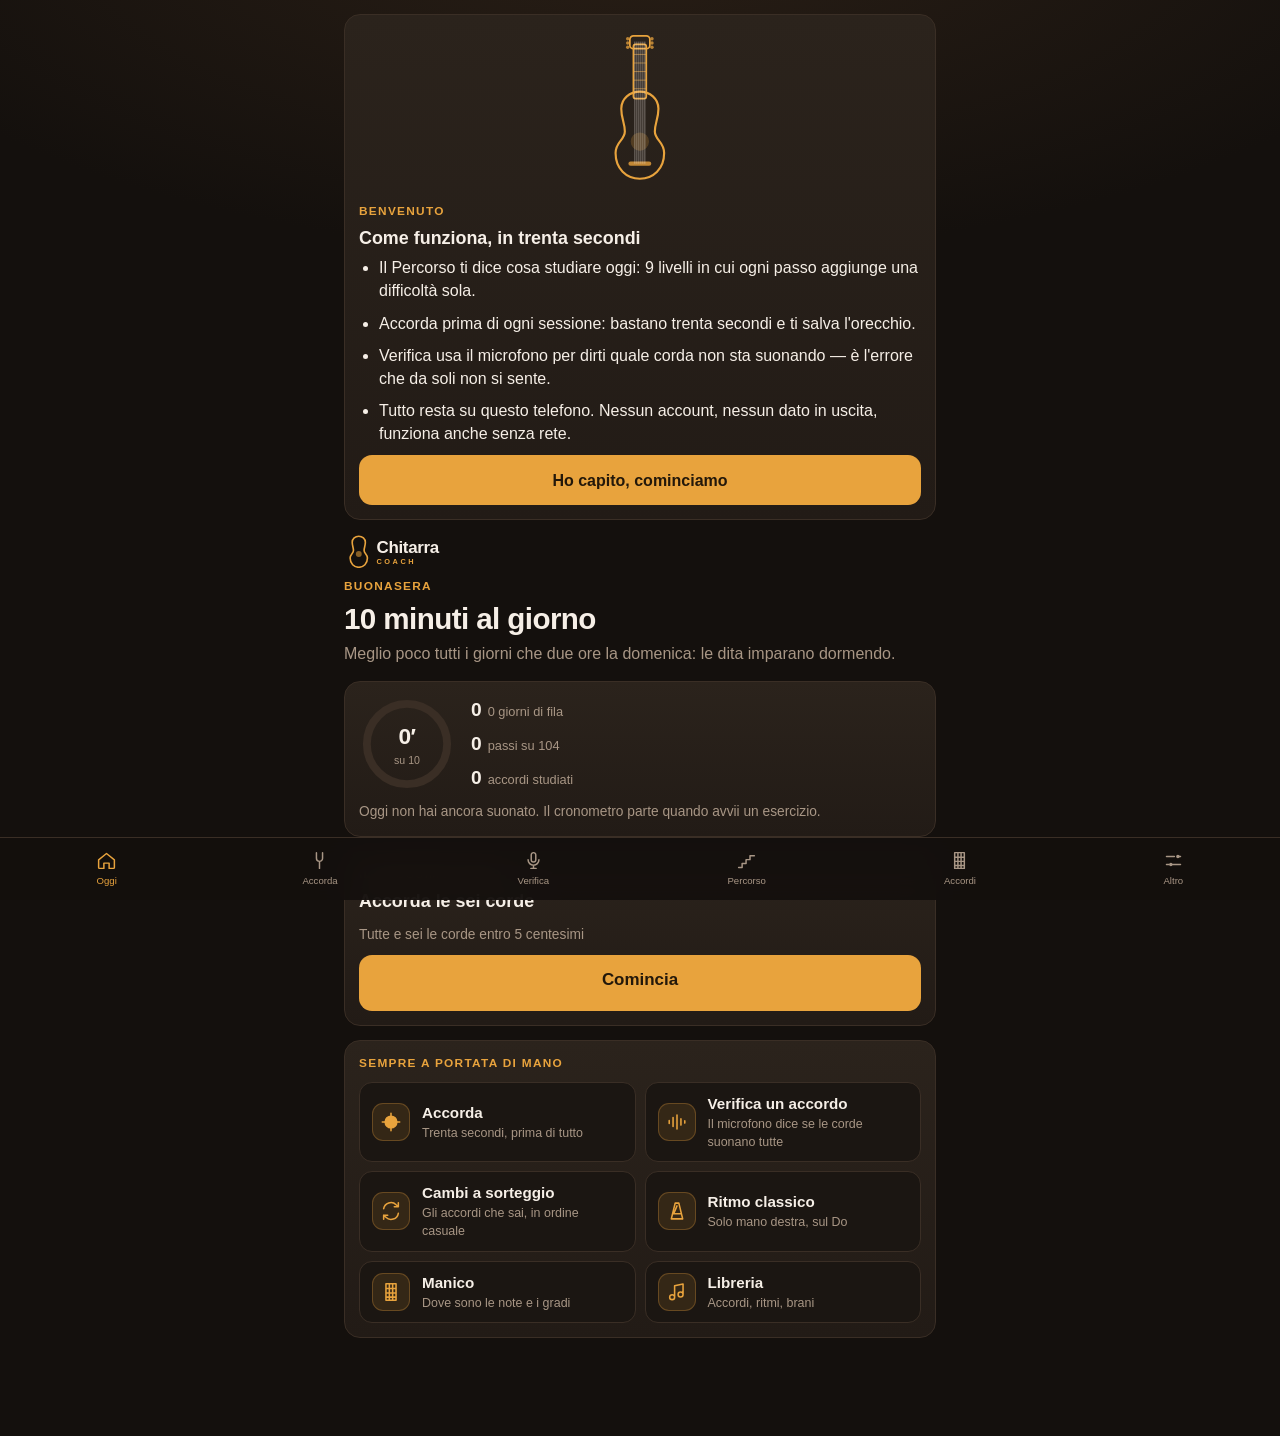
==== commit 2491295d: "feat: dati della chitarra, percorso col barré, e due difetti trovati guardando DATI. 93 diteggiature" ====
--- a/index.html
+++ b/index.html
@@ -2,9 +2,9 @@
 <html lang="it">
 <head>
 <meta charset="utf-8">
-<title>Ukulele Coach</title>
+<title>Chitarra Coach</title>
 <meta name="viewport" content="width=device-width, initial-scale=1, viewport-fit=cover">
-<meta name="description" content="Accordatore e percorso di studio per ukulele: accordi con diagrammi, cambi a tempo, ritmi di pennata. Funziona senza rete.">
+<meta name="description" content="Accordatore e percorso di studio per chitarra acustica: accordi con diagrammi, barré, fingerpicking e verifica al microfono. Funziona senza rete.">
 <meta name="theme-color" content="#14100d">
 <meta name="color-scheme" content="dark light">
 
@@ -12,7 +12,7 @@
 <meta name="mobile-web-app-capable" content="yes">
 <meta name="apple-mobile-web-app-capable" content="yes">
 <meta name="apple-mobile-web-app-status-bar-style" content="black-translucent">
-<meta name="apple-mobile-web-app-title" content="Ukulele">
+<meta name="apple-mobile-web-app-title" content="Chitarra">
 <meta name="format-detection" content="telephone=no">
 
 <link rel="manifest" href="app.webmanifest">
@@ -46,7 +46,7 @@
 // Questo script è inline dentro index.html, che per le navigazioni si prende sempre dalla
 // rete: quindi è l'unico pezzo di codice garantito aggiornato, e può rimediare.
 (function () {
-  var CHIAVE = 'uke-riparazione';
+  var CHIAVE = 'chit-riparazione';
   function riparaUnaVolta(motivo) {
     if (sessionStorage.getItem(CHIAVE)) return;      // una sola volta: mai un ciclo di ricariche
     sessionStorage.setItem(CHIAVE, motivo);
--- a/css/app.css
+++ b/css/app.css
@@ -1,5 +1,5 @@
-/* Ukulele Coach — foglio di stile unico, nessun font esterno.
-   Tema scuro caldo (l'ukulele è legno). Progettato sul 390×844 dell'iPhone 13 Pro:
+/* Chitarra Coach — foglio di stile unico, nessun font esterno.
+   Tema scuro caldo (la chitarra è legno). Progettato sul 390×844 dell'iPhone 13 Pro:
    niente hover come unico segnale, bersagli tattili da 44 px, aree sicure rispettate. */
 
 :root {
@@ -547,6 +547,7 @@
 .cella-conto { display: block; font-size: 0.66rem; color: var(--dim); margin-top: 3px; }
 .cella.s-pausa .cella-freccia { color: var(--linea); }
 .cella.s-chunk .cella-freccia { color: var(--rosso); }
+.cella.s-basso .cella-freccia { color: var(--dito-p); }
 .cella.s-su .cella-freccia { color: var(--turchese); }
 
 .es-battiti { display: flex; gap: 5px; margin-top: 12px; }
@@ -1120,3 +1121,16 @@
 @media (prefers-reduced-motion: reduce) {
   * { transition: none !important; scroll-behavior: auto !important; }
 }
+
+/* Numero di corda nell'accordatore: sulla chitarra le corde "E" sono due, e la lettera
+   da sola non basta a dire quale hai pizzicato. Il numero sta piccolo e sopra la lettera,
+   così si legge "6ª E" senza rubarle il posto. */
+.tn-numero {
+  display: block;
+  font-size: 0.62rem;
+  font-weight: 600;
+  letter-spacing: 0.04em;
+  color: var(--dim);
+  line-height: 1;
+  margin-bottom: 2px;
+}
